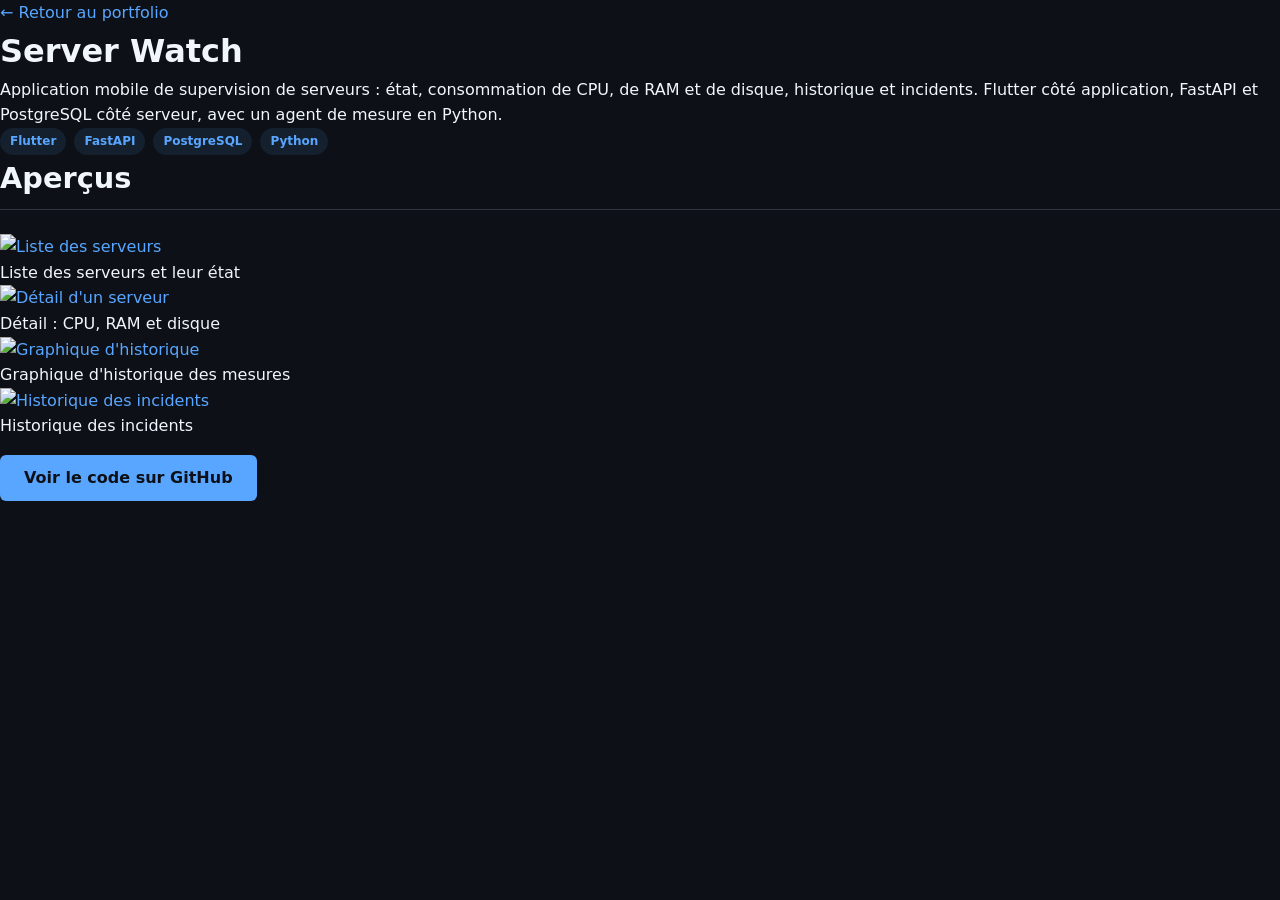
==== server-watch.html @ 9e033e9c "Ajout de la nouvelle page server-watch.html" ====
<!doctype html>
<html lang="fr">
  <head>
    <meta charset="UTF-8" />
    <meta name="viewport" content="width=device-width, initial-scale=1" />
    <title>Server Watch | Kanto</title>
    <link rel="stylesheet" href="style.css" />
  </head>
  <body>
    <div class="page-projet">
      <a href="index.html#projets" class="retour">← Retour au portfolio</a>

      <h1>Server Watch</h1>
      <p class="intro">
        Application mobile de supervision de serveurs : état, consommation de
        CPU, de RAM et de disque, historique et incidents. Flutter côté
        application, FastAPI et PostgreSQL côté serveur, avec un agent de mesure
        en Python.
      </p>

      <div class="tags">
        <span>Flutter</span>
        <span>FastAPI</span>
        <span>PostgreSQL</span>
        <span>Python</span>
      </div>

      <h2>Aperçus</h2>
      <div class="galerie">
        <figure>
          <a href="source/serverwatch/liste.png" target="_blank">
            <img src="source/serverwatch/liste.png" alt="Liste des serveurs" />
          </a>
          <figcaption>Liste des serveurs et leur état</figcaption>
        </figure>

        <figure>
          <a href="source/serverwatch/detail.png" target="_blank">
            <img src="source/serverwatch/detail.png" alt="Détail d'un serveur" />
          </a>
          <figcaption>Détail : CPU, RAM et disque</figcaption>
        </figure>

        <figure>
          <a href="source/serverwatch/historique.png" target="_blank">
            <img src="source/serverwatch/historique.png" alt="Graphique d'historique" />
          </a>
          <figcaption>Graphique d'historique des mesures</figcaption>
        </figure>

        <figure>
          <a href="source/serverwatch/incidents.png" target="_blank">
            <img src="source/serverwatch/incidents.png" alt="Historique des incidents" />
          </a>
          <figcaption>Historique des incidents</figcaption>
        </figure>

        <!-- Copie un bloc <figure> pour chaque capture supplémentaire -->
      </div>

      <a
        href="https://github.com/Sarindra20/server_watch"
        target="_blank"
        rel="noopener"
        class="btn-contact"
      >
        Voir le code sur GitHub
      </a>
    </div>
  </body>
</html>
---- style.css ----
/* ===== 1. VARIABLES & CONFIGURATION ===== */
:root {
  --fond: #0d1117;
  --fond-barre: #161b22;
  --carte: #21262d;
  --bordure: #30363d;
  --texte: #f0f6fc;
  --texte-doux: #8b949e;
  --accent: #58a6ff;
  --accent-hover: #1f6feb;
  --largeur-barre: 240px;
}
.span {
  color: #1f6feb;
}
/* ===== 2. BASE ===== */
* {
  box-sizing: border-box;
  margin: 0;
  padding: 0;
}

html {
  scroll-behavior: smooth;
}

body {
  background: var(--fond);
  color: var(--texte);
  font-family:
    "Segoe UI",
    system-ui,
    -apple-system,
    sans-serif;
  line-height: 1.6;
}

a {
  color: var(--accent);
  text-decoration: none;
}

a:hover {
  text-decoration: underline;
}

img {
  max-width: 100%;
  display: block;
}

ul {
  list-style: none;
}

/* ===== 3. BARRE LATÉRALE ===== */
.sidebar {
  position: fixed;
  top: 0;
  left: 0;
  width: var(--largeur-barre);
  height: 100vh;
  background: var(--fond-barre);
  border-right: 1px solid var(--bordure);
  display: flex;
  flex-direction: column;
  justify-content: space-between;
  padding: 24px 16px;
  z-index: 100;
}

.logo-name {
  font-size: 1.25rem;
  font-weight: bold;
  color: var(--texte);
  margin-bottom: 32px;
  text-align: center;
  letter-spacing: 1px;
}
.photo {
  width: 110px;
  height: 110px;
  border-radius: 50%; /* forme ronde */
  object-fit: cover; /* remplit le cercle sans déformer la photo */
  object-position: center top; /* garde le visage cadré en haut */
  border: 3px solid var(--accent);
  margin: 0 auto; /* centre la photo dans la barre */
}

.sidebar nav li a {
  display: block;
  padding: 10px 14px;
  color: var(--texte-doux);
  font-size: 0.95rem;
  border-radius: 6px;
  margin-bottom: 4px;
  transition: all 0.2s ease;
}

.sidebar nav li a:hover,
.sidebar nav li a.active {
  color: var(--texte);
  background: var(--carte);
  text-decoration: none;
  transform: translateX(4px);
  border-left: 3px solid var(--accent);
}

.sidebar-bottom {
  text-align: center;
  border-top: 1px solid var(--bordure);
  padding-top: 16px;
}

.social-links {
  display: flex;
  justify-content: center;
  gap: 12px;
  margin-bottom: 12px;
}

.social-links a {
  font-size: 0.85rem;
  color: var(--texte-doux);
}

.social-links a:hover {
  color: var(--accent);
}
.social-links a {
  display: flex;
  align-items: center;
  justify-content: center;
  width: 38px;
  height: 38px;
  border: 1px solid var(--bordure);
  border-radius: 50%;
  transition: color 0.2s, border-color 0.2s, transform 0.2s;
}

.social-links a:hover {
  border-color: var(--accent);
  transform: translateY(-2px);
  text-decoration: none;
}

.social-links svg {
  width: 18px;
  height: 18px;
  fill: currentColor;   /* le logo prend la couleur du lien */
}
.sidebar-bottom img {
  width: 56px;
  height: 56px;
  margin: 0 auto;
  border-radius: 50%;
  object-fit: cover;
  border: 2px solid var(--accent);
}

/* ===== 4. CONTENU PRINCIPAL ===== */
main {
  margin-left: var(--largeur-barre);
  max-width: 1100px;
  padding: 50px 48px;
}

.hero-section h1 {
  font-size: clamp(1.8rem, 3.5vw, 2.6rem);
  line-height: 1.2;
  font-weight: 700;
  margin-bottom: 8px;
  color: var(--texte);
}

.subtitle {
  color: var(--accent);
  font-weight: 600;
  font-size: 1.1rem;
  margin-bottom: 20px;
  min-height: 1.6rem; /* Empêche le texte de sauter pendant l'animation */
}

.bio {
  color: var(--texte-doux);
  font-size: 1.05rem;
  max-width: 70ch;
  margin-bottom: 16px;
}

.devise {
  color: var(--accent);
  font-weight: 500;
  font-size: 1.1rem;
  margin-top: 12px;
}

section {
  margin-top: 64px;
}

h2 {
  font-size: 1.8rem;
  margin-bottom: 24px;
  border-bottom: 1px solid var(--bordure);
  padding-bottom: 8px;
}

/* ===== ANIMATION DE DÉFILEMENT (REVEAL) ===== */
.reveal {
  opacity: 0;
  transform: translateY(30px);
  transition:
    opacity 0.8s ease-out,
    transform 0.8s ease-out;
}

.reveal.active {
  opacity: 1;
  transform: translateY(0);
}

/* ===== 5. EXPERTISE : Grille de cartes ===== */
.grid {
  display: grid;
  grid-template-columns: repeat(auto-fit, minmax(280px, 1fr));
  gap: 20px;
}

.card {
  background: var(--carte);
  border: 1px solid var(--bordure);
  border-radius: 12px;
  padding: 24px;
  text-align: left;
  transition:
    transform 0.2s ease,
    border-color 0.2s ease;
}

.card:hover {
  transform: translateY(-4px);
  border-color: var(--accent);
}

.card img {
  width: 48px;
  height: 48px;
  margin-bottom: 16px;
  object-fit: contain;
}

.card h3 {
  margin-bottom: 8px;
  font-size: 1.2rem;
}

.card p {
  color: var(--texte-doux);
  font-size: 0.95rem;
}

/* ===== 6. PROJETS ===== */
.project {
  display: flex;
  gap: 24px;
  align-items: center;
  background: var(--carte);
  border: 1px solid var(--bordure);
  border-radius: 12px;
  padding: 20px;
  transition: border-color 0.2s ease;
}

.project:hover {
  border-color: var(--accent);
}

.project img {
  width: 220px;
  height: 140px;
  object-fit: cover;
  flex-shrink: 0;
  border-radius: 8px;
}

.project-info h3 {
  margin-bottom: 8px;
  font-size: 1.3rem;
}

.project-info p {
  color: var(--texte-doux);
  margin-bottom: 12px;
}

.tags {
  display: flex;
  gap: 8px;
  flex-wrap: wrap;
}

.tags span {
  background: rgba(88, 166, 255, 0.1);
  color: var(--accent);
  font-size: 0.75rem;
  padding: 4px 10px;
  border-radius: 20px;
  font-weight: 600;
}

/* ===== STYLES COMPLÉMENTAIRES ===== */
.about-card,
.contact-box {
  background: var(--carte);
  border: 1px solid var(--bordure);
  padding: 24px;
  border-radius: 12px;
  color: var(--texte-doux);
}

.contact-box {
  text-align: center;
}

.btn-contact {
  display: inline-block;
  margin-top: 16px;
  background: var(--accent);
  color: #0d1117;
  padding: 10px 24px;
  border-radius: 6px;
  font-weight: 600;
  transition: background 0.2s;
}

.btn-contact:hover {
  background: #79c0ff;
  text-decoration: none;
}
.contact-actions {
  display: flex;
  justify-content: center;
  align-items: center;
  gap: 32px;
  flex-wrap: wrap;            /* passe en colonne si l'écran est étroit */
  margin-top: 20px;
}

.contact-actions .btn-contact {
  margin-top: 0;              /* annule l'ancien espace au-dessus du bouton */
}

.tel_class {
  display: flex;
  flex-direction: column;
  gap: 2px;
  padding-left: 32px;
  border-left: 1px solid var(--bordure);   /* trait de séparation */
  text-align: left;
}

.tel_class span {
  color: var(--texte-doux);
  font-size: 0.8rem;
}

.tel_class a {
  display: flex;
  align-items: center;
  gap: 10px;                 /* espace entre le drapeau et le numéro */
  color: var(--texte);
  font-weight: 500;
}

.flag {
  width: 24px;
  height: 16px;
  border-radius: 2px;
  border: 1px solid var(--bordure);   /* le blanc reste visible sur fond sombre */
  flex-shrink: 0;
}

.tel_class a:hover {
  color: var(--accent);
}
/* ===== 7. RESPONSIVE MOBILE ===== */
@media (max-width: 890px) {
  .sidebar {
    position: sticky; /* reste collée en haut quand on défile */
    top: 0;
    width: 100%;
    height: auto;
    flex-direction: row;
    align-items: center;
    border-right: none;
    border-bottom: 1px solid var(--bordure);
    padding: 12px 20px;
    z-index: 100; /* passe au-dessus du contenu */
  }
  .photo {
    width: 44px;
    height: 44px;
    border-width: 2px;
  }
  /* évite que le titre d'une section soit caché sous la barre après un clic sur le menu */
  section,
  header {
    scroll-margin-top: 90px;
  }
  .logo-name {
    margin-bottom: 0;
  }

  .sidebar nav ul {
    display: flex;
    gap: 12px;
    flex-wrap: wrap;
  }

  .sidebar-bottom {
    display: none;
  }

  main {
    margin-left: 0;
    padding: 32px 20px;
  }

  .project {
    flex-direction: column;
    align-items: flex-start;
  }

  .project img {
    width: 100%;
    height: auto;
  }

    .project > a {
    width: 100%;
  }
}
.project > a {
  flex-shrink: 0;
}
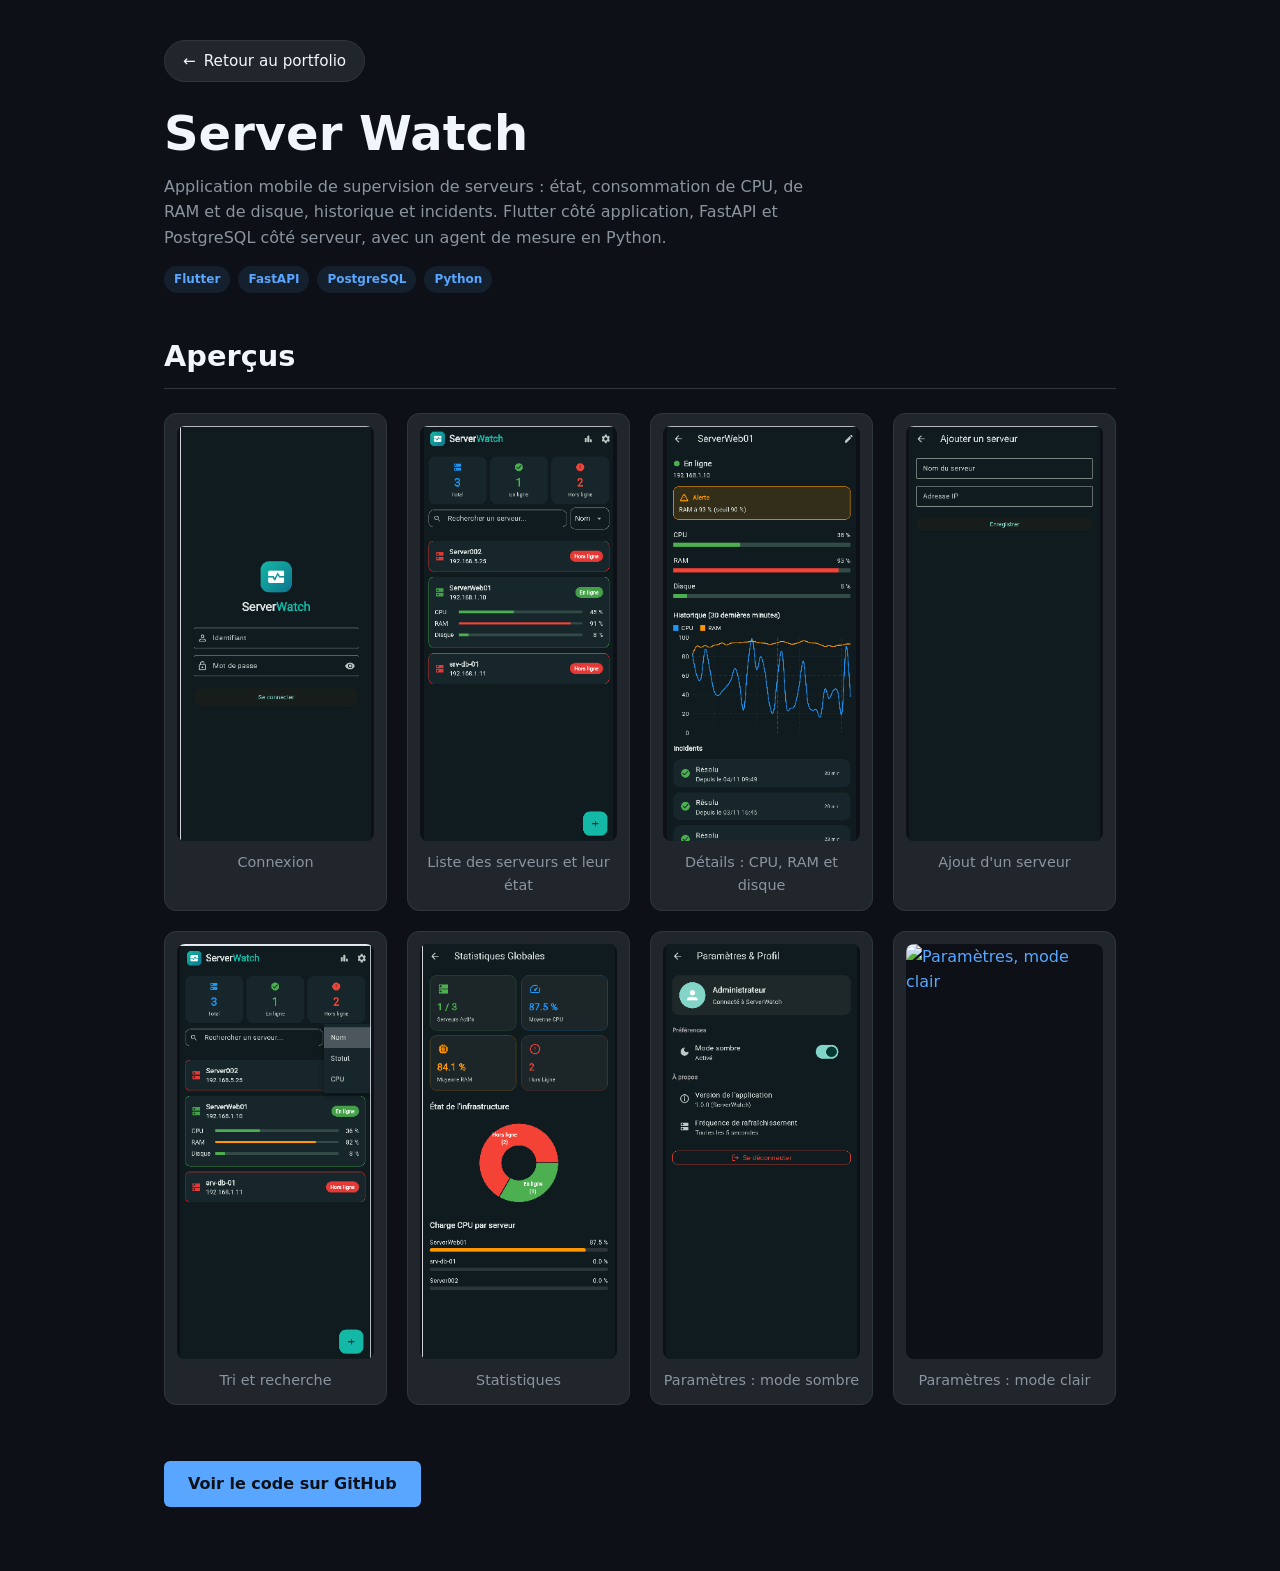
==== commit bd797c2e: "Ajout des apercus du projet" ====
--- a/server-watch.html
+++ b/server-watch.html
@@ -3,12 +3,17 @@
   <head>
     <meta charset="UTF-8" />
     <meta name="viewport" content="width=device-width, initial-scale=1" />
+    <meta
+      name="description"
+      content="Server Watch : application mobile de supervision de serveurs (Flutter, FastAPI, PostgreSQL)."
+    />
     <title>Server Watch | Kanto</title>
     <link rel="stylesheet" href="style.css" />
+    <link rel="stylesheet" href="server-watch.css" />
   </head>
   <body>
     <div class="page-projet">
-      <a href="index.html#projets" class="retour">← Retour au portfolio</a>
+      <a href="index.html#projets" class="retour"><span>←</span> Retour au portfolio</a>
 
       <h1>Server Watch</h1>
       <p class="intro">
@@ -28,34 +33,60 @@
       <h2>Aperçus</h2>
       <div class="galerie">
         <figure>
-          <a href="source/serverwatch/liste.png" target="_blank">
-            <img src="source/serverwatch/liste.png" alt="Liste des serveurs" />
+          <a href="source/Login.png" target="_blank">
+            <img src="source/Login.png" alt="Écran de connexion" loading="lazy" />
+          </a>
+          <figcaption>Connexion</figcaption>
+        </figure>
+
+        <figure>
+          <a href="source/Liste.png" target="_blank">
+            <img src="source/Liste.png" alt="Liste des serveurs" loading="lazy" />
           </a>
           <figcaption>Liste des serveurs et leur état</figcaption>
         </figure>
 
         <figure>
-          <a href="source/serverwatch/detail.png" target="_blank">
-            <img src="source/serverwatch/detail.png" alt="Détail d'un serveur" />
+          <a href="source/détailsAlertes.png" target="_blank">
+            <img src="source/détailsAlertes.png" alt="Détails d'un serveur" loading="lazy" />
           </a>
-          <figcaption>Détail : CPU, RAM et disque</figcaption>
+          <figcaption>Détails : CPU, RAM et disque</figcaption>
         </figure>
 
         <figure>
-          <a href="source/serverwatch/historique.png" target="_blank">
-            <img src="source/serverwatch/historique.png" alt="Graphique d'historique" />
+          <a href="source/ajout.png" target="_blank">
+            <img src="source/ajout.png" alt="Ajout d'un serveur" loading="lazy" />
           </a>
-          <figcaption>Graphique d'historique des mesures</figcaption>
+          <figcaption>Ajout d'un serveur</figcaption>
         </figure>
 
         <figure>
-          <a href="source/serverwatch/incidents.png" target="_blank">
-            <img src="source/serverwatch/incidents.png" alt="Historique des incidents" />
+          <a href="source/ModeTriEtRecherche.png" target="_blank">
+            <img src="source/ModeTriEtRecherche.png" alt="Mode de tri et recherche" loading="lazy" />
           </a>
-          <figcaption>Historique des incidents</figcaption>
+          <figcaption>Tri et recherche</figcaption>
         </figure>
 
-        <!-- Copie un bloc <figure> pour chaque capture supplémentaire -->
+        <figure>
+          <a href="source/Statistique.png" target="_blank">
+            <img src="source/Statistique.png" alt="Écran des statistiques" loading="lazy" />
+          </a>
+          <figcaption>Statistiques</figcaption>
+        </figure>
+
+        <figure>
+          <a href="source/paramètre.png" target="_blank">
+            <img src="source/paramètre.png" alt="Paramètres, mode sombre" loading="lazy" />
+          </a>
+          <figcaption>Paramètres : mode sombre</figcaption>
+        </figure>
+
+        <figure>
+          <a href="source/serverwatch/mode-clair.png" target="_blank">
+            <img src="source/serverwatch/mode-clair.png" alt="Paramètres, mode clair" loading="lazy" />
+          </a>
+          <figcaption>Paramètres : mode clair</figcaption>
+        </figure>
       </div>
 
       <a
--- a/server-watch.css
+++ b/server-watch.css
@@ -0,0 +1,124 @@
+/* ===== PAGE D'UN PROJET (à charger après style.css) ===== */
+.page-projet {
+  max-width: 1000px;
+  margin: 0 auto;
+  padding: 40px 24px 64px;
+}
+.retour {
+  display: inline-flex;
+  align-items: center;
+  gap: 8px;
+  margin-bottom: 24px;
+  padding: 8px 18px;
+  background: var(--carte);
+  border: 1px solid var(--bordure);
+  border-radius: 999px;          /* forme de pilule */
+  color: var(--texte);
+  font-size: 0.95rem;
+  font-weight: 500;
+  transition: border-color 0.2s, color 0.2s, background 0.2s;
+}
+
+.retour span {
+  transition: transform 0.2s;
+}
+
+.retour:hover {
+  border-color: var(--accent);
+  color: var(--accent);
+  text-decoration: none;
+}
+
+.retour:hover span {
+  transform: translateX(-4px);   /* la flèche recule au survol */
+}
+
+.retour:focus-visible {
+  outline: 2px solid var(--accent);
+  outline-offset: 3px;
+}
+
+
+.page-projet h1 {
+  font-size: clamp(2rem, 4vw, 3rem);
+  line-height: 1.15;
+  margin-bottom: 12px;
+}
+
+.page-projet h2 {
+  margin-top: 40px;
+}
+
+.intro {
+  color: var(--texte-doux);
+  max-width: 65ch;
+  margin-bottom: 16px;
+}
+
+/* ===== GALERIE DE CAPTURES ===== */
+.galerie {
+  display: grid;
+  grid-template-columns: repeat(auto-fit, minmax(210px, 1fr));
+  gap: 20px;
+  margin-bottom: 40px;
+}
+
+.galerie figure {
+  background: var(--carte);
+  border: 1px solid var(--bordure);
+  border-radius: 12px;
+  padding: 12px;
+  transition: transform 0.2s ease, border-color 0.2s ease;
+}
+
+.galerie figure:hover {
+  transform: translateY(-4px);
+  border-color: var(--accent);
+}
+
+.galerie img {
+  width: 100%;
+  aspect-ratio: 9 / 19;       /* format téléphone : toutes les cartes ont la même hauteur */
+  object-fit: contain;        /* montre la capture entière sans la couper */
+  background: var(--fond);
+  border-radius: 8px;
+}
+
+.galerie figcaption {
+  margin-top: 10px;
+  color: var(--texte-doux);
+  font-size: 0.9rem;
+  text-align: center;
+}
+
+/* ===== PETITES RÈGLES POUR LA CARTE DE index.html ===== */
+.voir-plus {
+  display: inline-block;
+  margin-top: 8px;
+  font-weight: 600;
+}
+
+.project-info h3 a {
+  color: inherit;
+}
+
+.project-info h3 a:hover {
+  color: var(--accent);
+}
+
+.project > a {
+  flex-shrink: 0;
+}
+
+@media (max-width: 890px) {
+  .project > a {
+    width: 100%;
+  }
+}
+
+@media (max-width: 480px) {
+  .galerie {
+    grid-template-columns: repeat(2, 1fr);   /* 2 captures par ligne sur téléphone */
+    gap: 12px;
+  }
+}
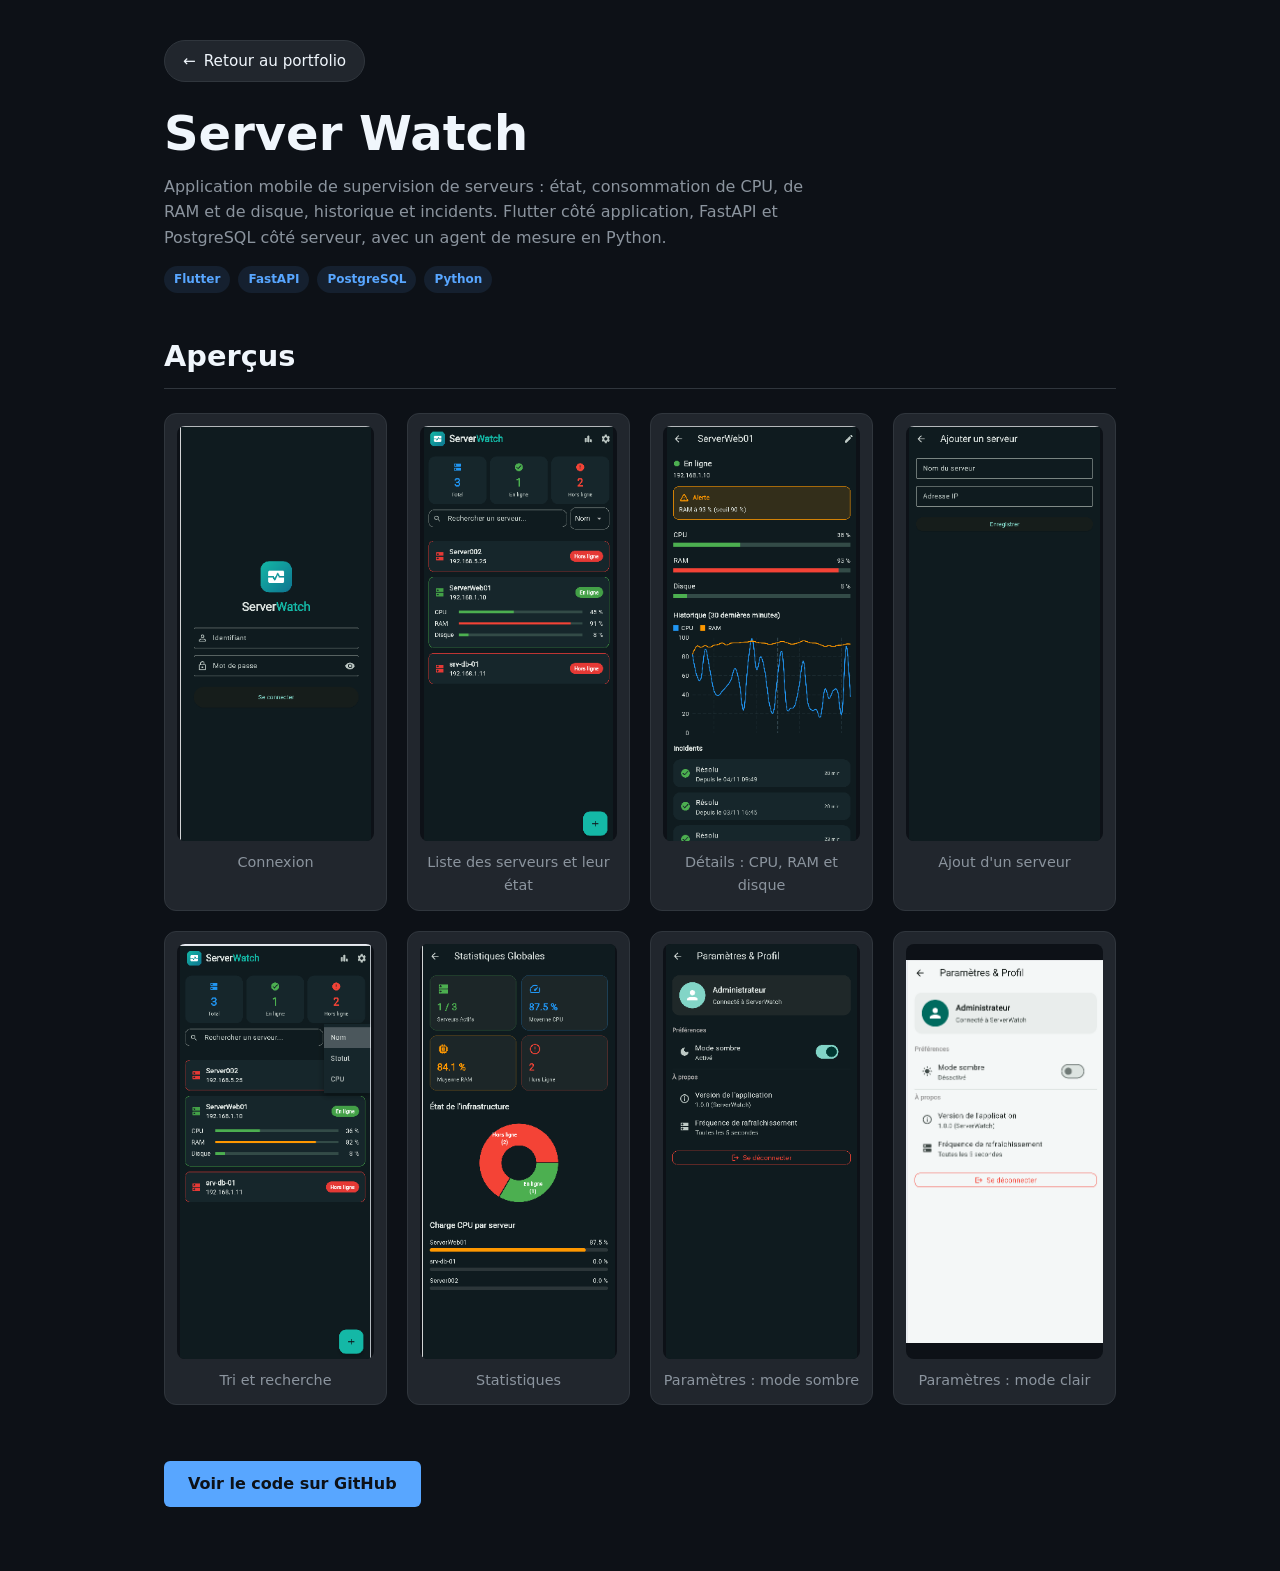
==== commit 1b74b7a6: "Ajout du mode claire" ====
--- a/server-watch.html
+++ b/server-watch.html
@@ -82,8 +82,8 @@
         </figure>
 
         <figure>
-          <a href="source/serverwatch/mode-clair.png" target="_blank">
-            <img src="source/serverwatch/mode-clair.png" alt="Paramètres, mode clair" loading="lazy" />
+          <a href="source/modeClaire.png" target="_blank">
+            <img src="source/modeClaire.png" alt="Paramètres, mode clair" loading="lazy" />
           </a>
           <figcaption>Paramètres : mode clair</figcaption>
         </figure>
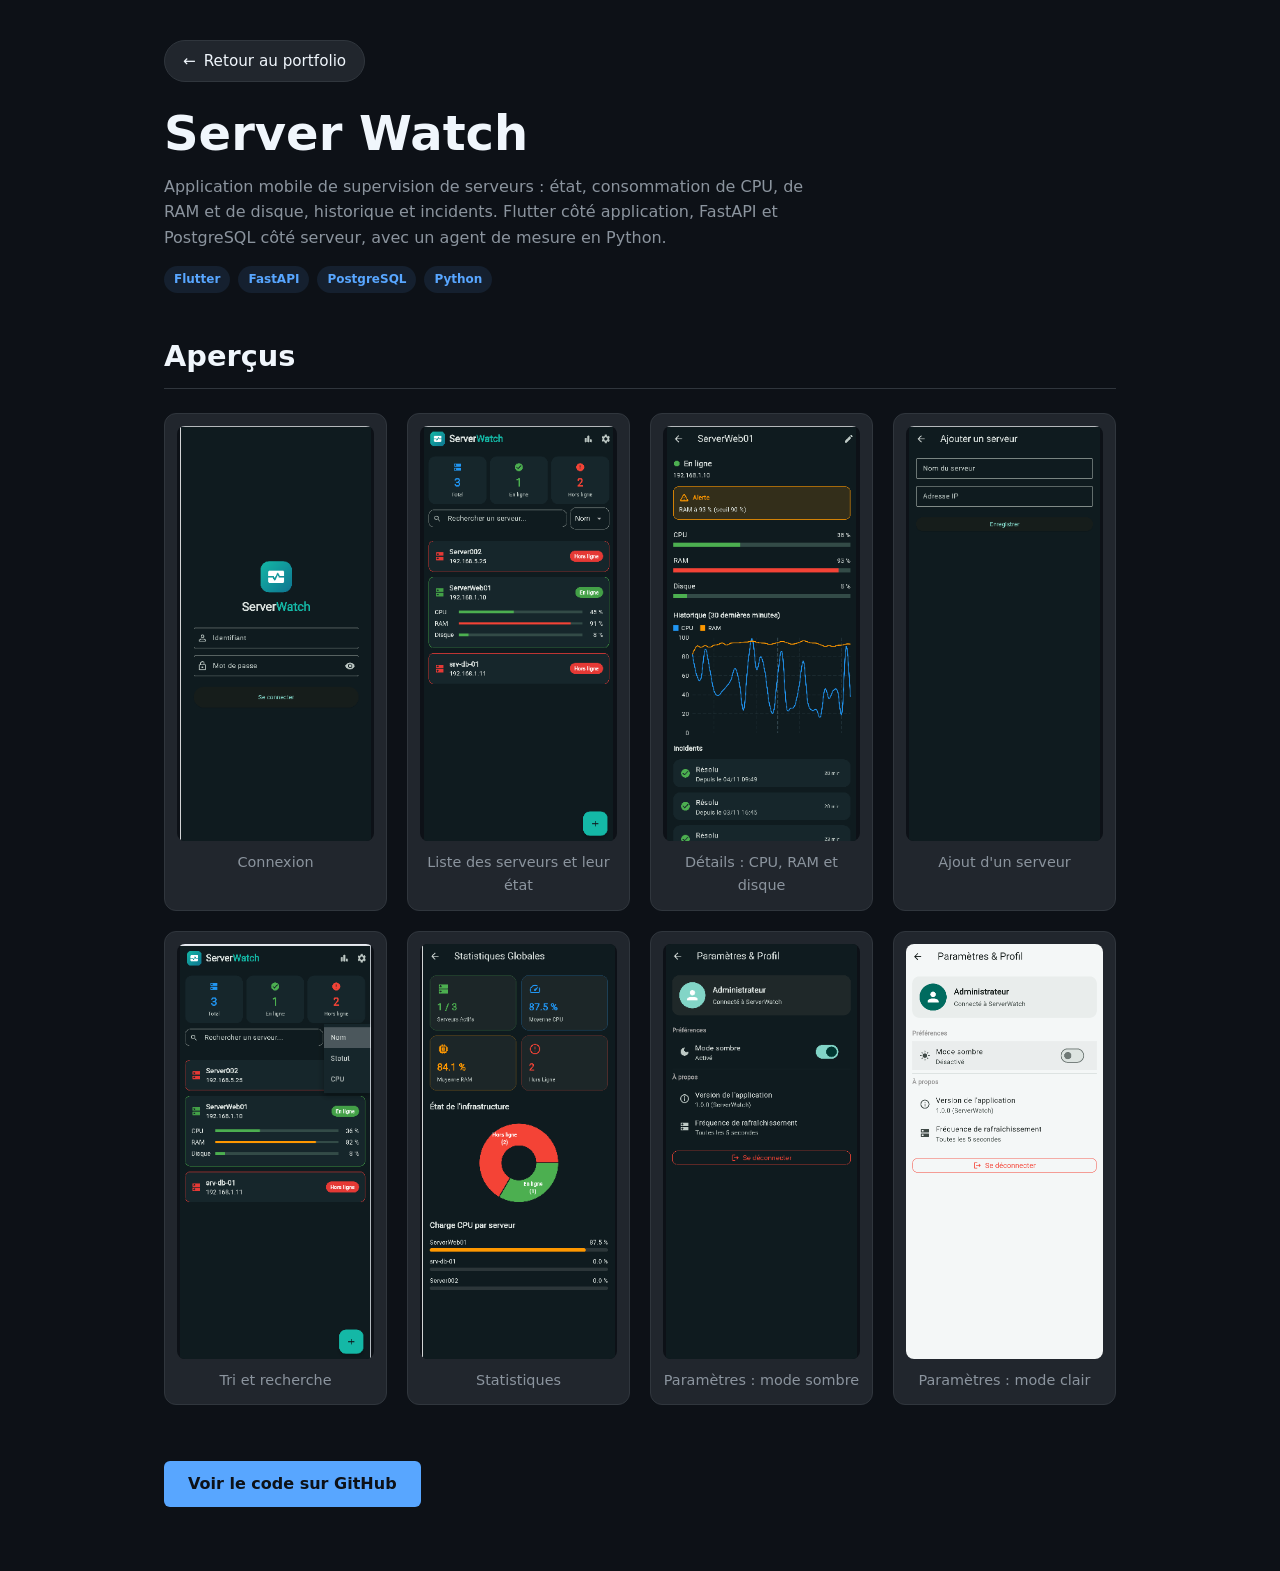
==== commit fbcd67f9: "Ajout du mode claire" ====
--- a/server-watch.html
+++ b/server-watch.html
@@ -82,8 +82,8 @@
         </figure>
 
         <figure>
-          <a href="source/modeClaire.png" target="_blank">
-            <img src="source/modeClaire.png" alt="Paramètres, mode clair" loading="lazy" />
+          <a href="source/modeclair.png" target="_blank">
+            <img src="source/modeclair.png" alt="Paramètres, mode clair" loading="lazy" />
           </a>
           <figcaption>Paramètres : mode clair</figcaption>
         </figure>
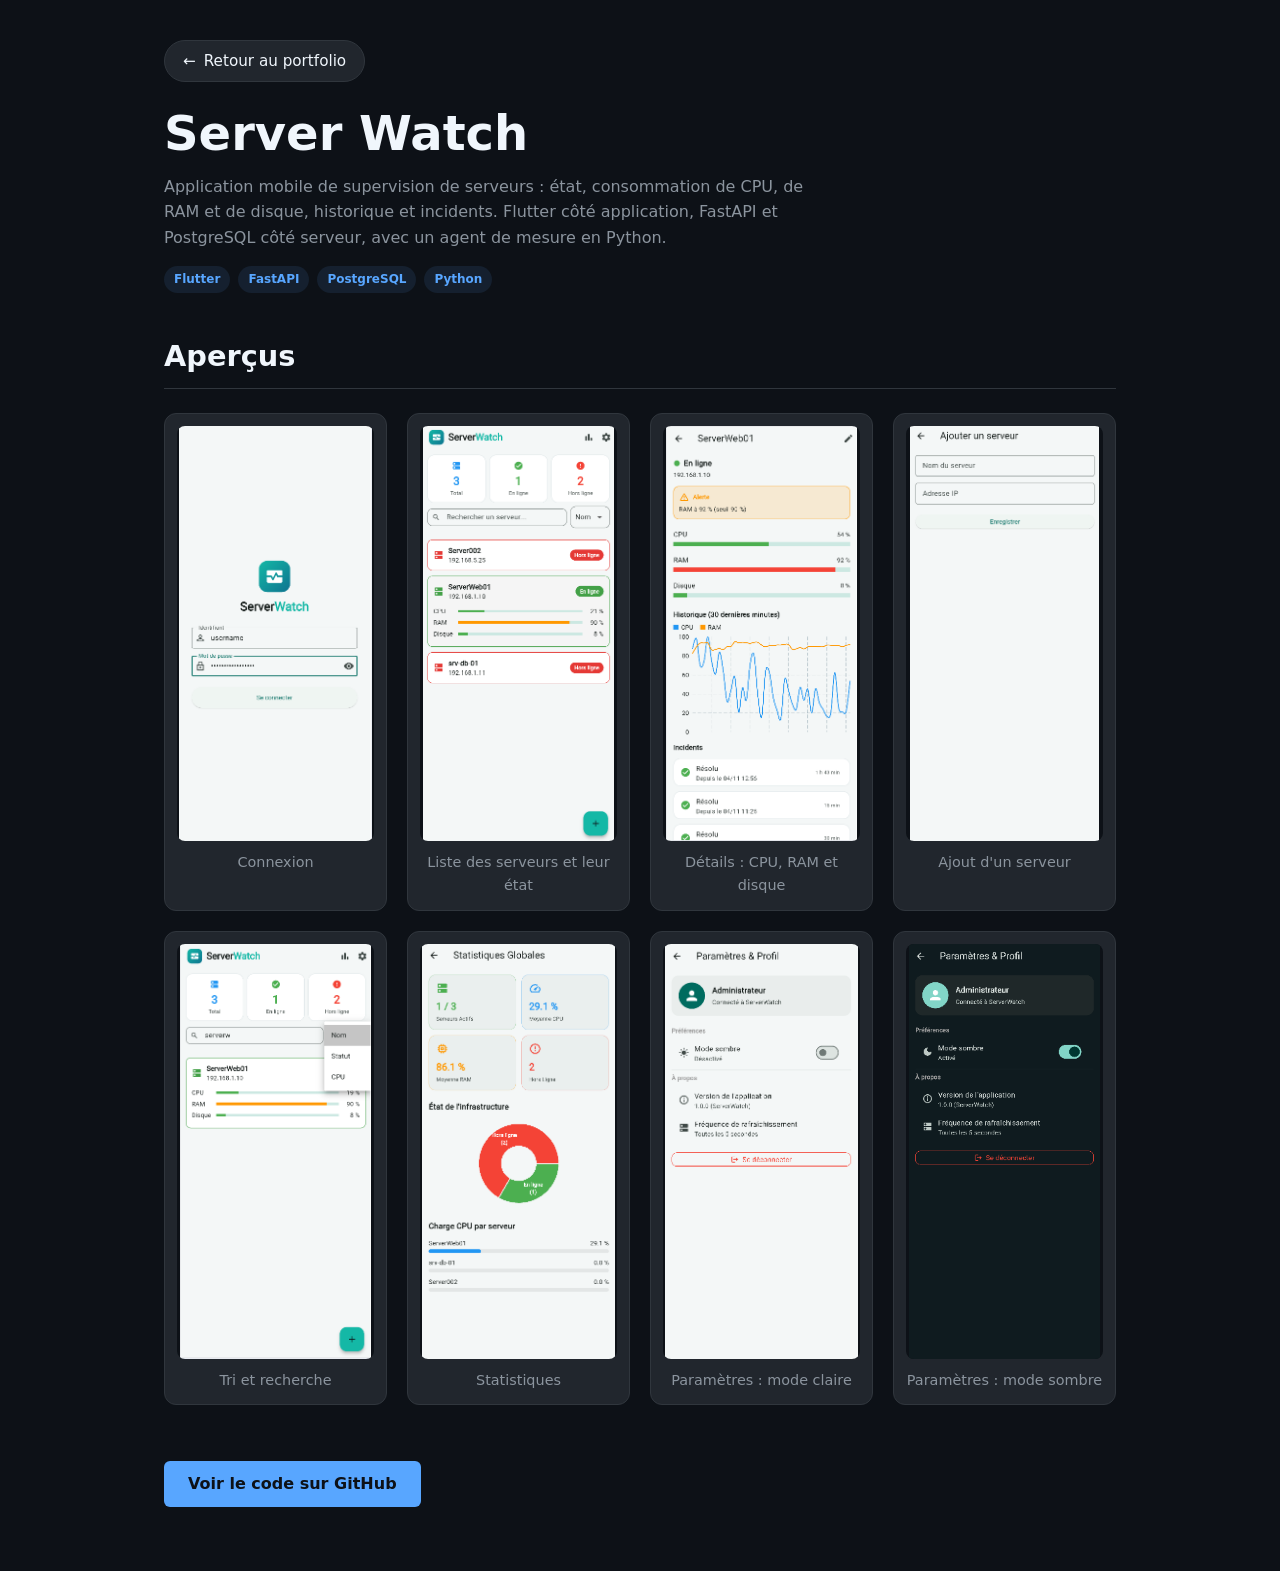
==== commit be1f8235: "Modification et correction des fautes d'orthographes" ====
--- a/server-watch.html
+++ b/server-watch.html
@@ -33,59 +33,59 @@
       <h2>Aperçus</h2>
       <div class="galerie">
         <figure>
-          <a href="source/Login.png" target="_blank">
-            <img src="source/Login.png" alt="Écran de connexion" loading="lazy" />
+          <a href="source/LoginClaire.png" target="_blank">
+            <img src="source/LoginClaire.png" alt="Écran de connexion" loading="lazy" />
           </a>
           <figcaption>Connexion</figcaption>
         </figure>
 
         <figure>
-          <a href="source/Liste.png" target="_blank">
-            <img src="source/Liste.png" alt="Liste des serveurs" loading="lazy" />
+          <a href="source/ListeClaire.png" target="_blank">
+            <img src="source/ListeClaire.png" alt="Liste des serveurs" loading="lazy" />
           </a>
           <figcaption>Liste des serveurs et leur état</figcaption>
         </figure>
 
         <figure>
-          <a href="source/détailsAlertes.png" target="_blank">
-            <img src="source/détailsAlertes.png" alt="Détails d'un serveur" loading="lazy" />
+          <a href="source/détailsClaire.png" target="_blank">
+            <img src="source/détailsClaire.png" alt="Détails d'un serveur" loading="lazy" />
           </a>
           <figcaption>Détails : CPU, RAM et disque</figcaption>
         </figure>
 
         <figure>
-          <a href="source/ajout.png" target="_blank">
-            <img src="source/ajout.png" alt="Ajout d'un serveur" loading="lazy" />
+          <a href="source/AjoutClaire.png" target="_blank">
+            <img src="source/AjoutClaire.png" alt="Ajout d'un serveur" loading="lazy" />
           </a>
           <figcaption>Ajout d'un serveur</figcaption>
         </figure>
 
         <figure>
-          <a href="source/ModeTriEtRecherche.png" target="_blank">
-            <img src="source/ModeTriEtRecherche.png" alt="Mode de tri et recherche" loading="lazy" />
+          <a href="source/triRechercheClaire.png" target="_blank">
+            <img src="source/triRechercheClaire.png" alt="Mode de tri et recherche" loading="lazy" />
           </a>
           <figcaption>Tri et recherche</figcaption>
         </figure>
 
         <figure>
-          <a href="source/Statistique.png" target="_blank">
-            <img src="source/Statistique.png" alt="Écran des statistiques" loading="lazy" />
+          <a href="source/StatClaire.png" target="_blank">
+            <img src="source/StatClaire.png" alt="Écran des statistiques" loading="lazy" />
           </a>
           <figcaption>Statistiques</figcaption>
         </figure>
 
         <figure>
-          <a href="source/paramètre.png" target="_blank">
-            <img src="source/paramètre.png" alt="Paramètres, mode sombre" loading="lazy" />
+          <a href="source/parametreClaire.png" target="_blank">
+            <img src="source/parametreClaire.png" alt="Paramètres, mode sombre" loading="lazy" />
           </a>
-          <figcaption>Paramètres : mode sombre</figcaption>
+          <figcaption>Paramètres : mode claire</figcaption>
         </figure>
 
         <figure>
-          <a href="source/modeclair.png" target="_blank">
-            <img src="source/modeclair.png" alt="Paramètres, mode clair" loading="lazy" />
+          <a href="source/paramètre.png" target="_blank">
+            <img src="source/paramètre.png" alt="Paramètres, mode clair" loading="lazy" />
           </a>
-          <figcaption>Paramètres : mode clair</figcaption>
+          <figcaption>Paramètres : mode sombre</figcaption>
         </figure>
       </div>
 
